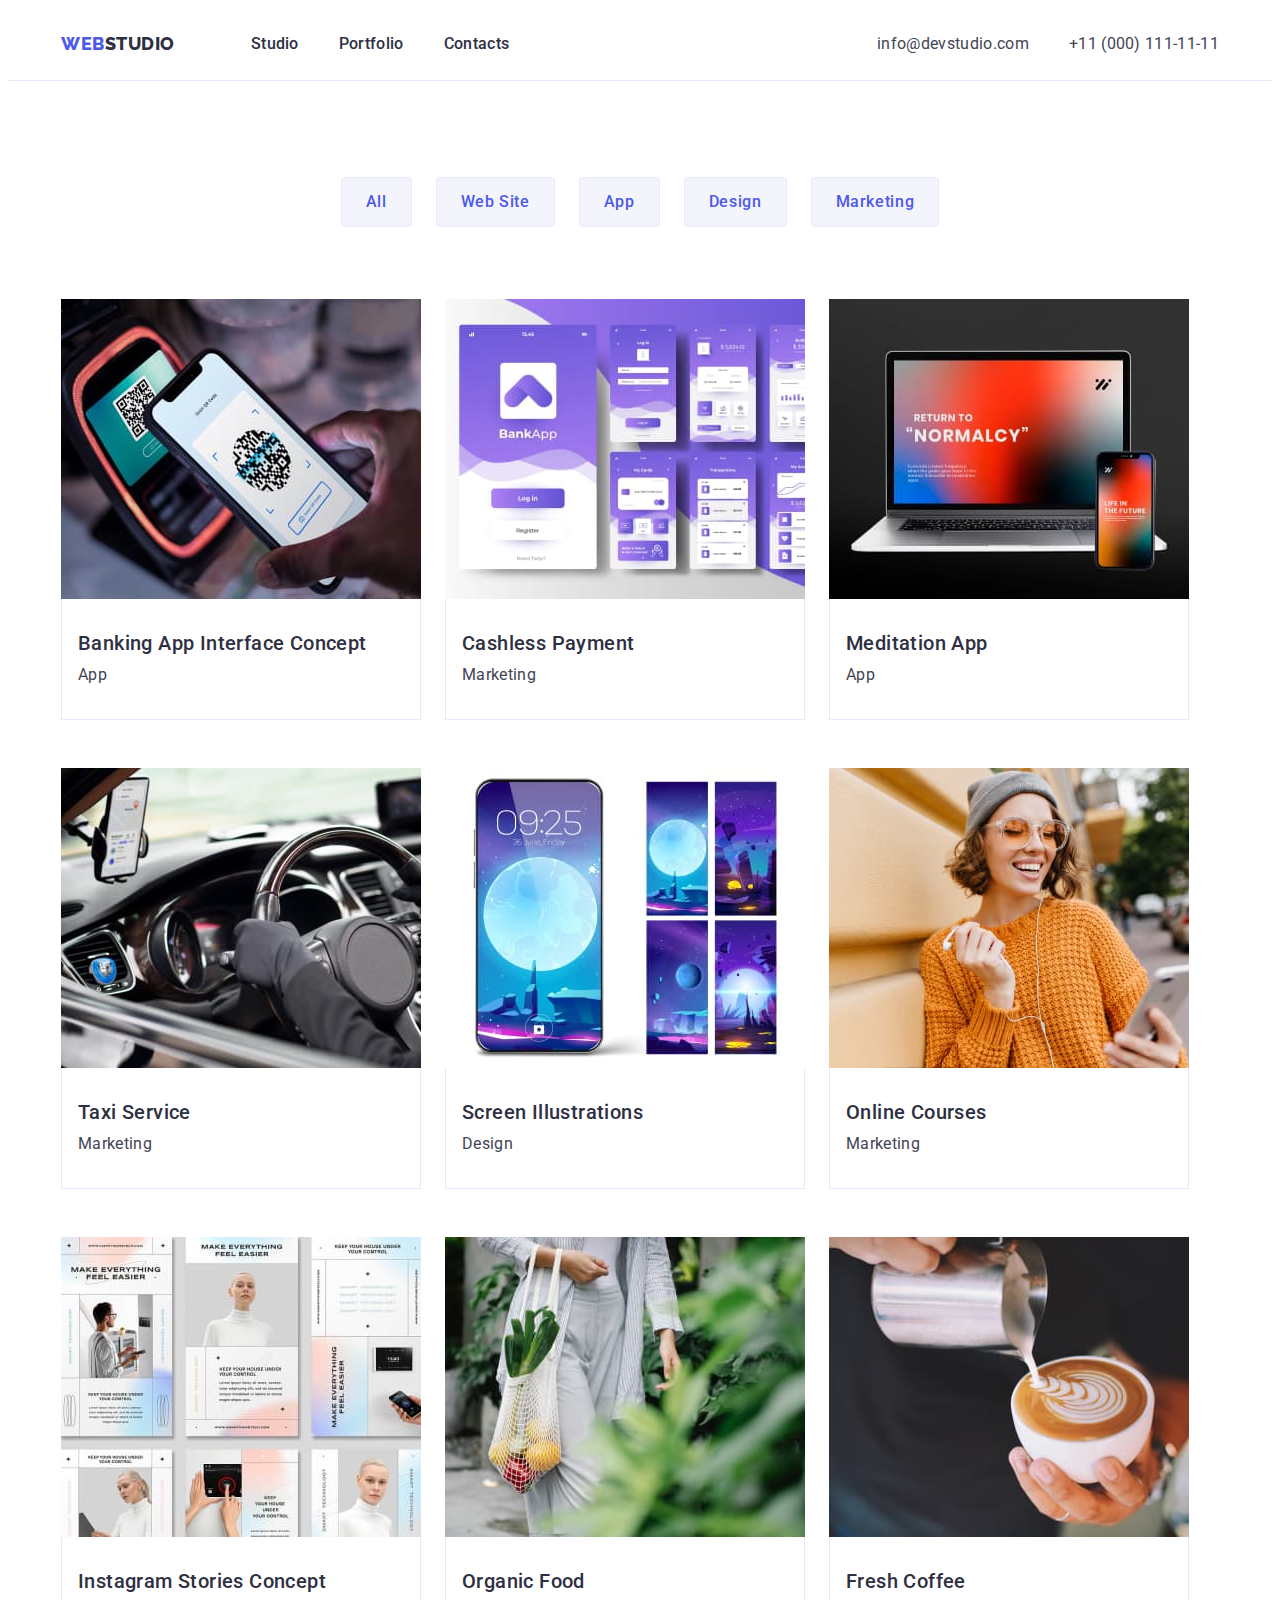
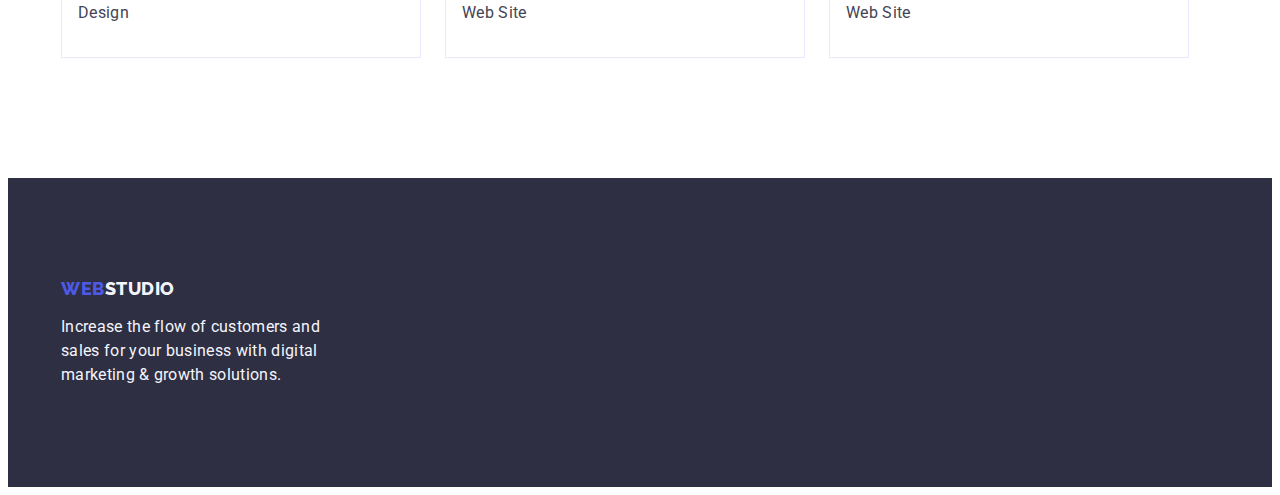
==== portfolio.html @ a62cd42a "Initial commit" ====
<!DOCTYPE html>
<html lang="en">
  <head>
    <meta charset="UTF-8" />
    <meta http-equiv="X-UA-Compatible" content="IE=edge" />
    <meta name="viewport" content="width=device-width, initial-scale=1.0" />
    <title>Portfolio</title>
    <link rel="preconnect" href="https://fonts.googleapis.com" />
    <link rel="preconnect" href="https://fonts.gstatic.com" crossorigin />
    <link
      href="https://fonts.googleapis.com/css2?family=Raleway:wght@800&family=Roboto:wght@400;500;700;900&display=swap"
      rel="stylesheet"
    />
    <link
      rel="stylesheet"
      href="https://cdnjs.cloudflare.com/ajax/libs/modern-normalize/1.1.0/modern-normalize.min.css"
      integrity="sha512-wpPYUAdjBVSE4KJnH1VR1HeZfpl1ub8YT/NKx4PuQ5NmX2tKuGu6U/JRp5y+Y8XG2tV+wKQpNHVUX03MfMFn9Q=="
      crossorigin="anonymous"
      referrerpolicy="no-referrer"
    />
    <link rel="stylesheet" href="./css/styles.css" />
  </head>
  <body>
    <header class="page-header">
      <div class="container header-container">
        <nav class="page-nav">
          <a class="logo link" href="./index.html"
            >Web<span class="second-part-logo-header">Studio</span></a
          >
          <ul class="list menu-header">
            <li><a class="menu-link link" href="./index.html">Studio</a></li>
            <li>
              <a class="menu-link link" href="./portfolio.html">Portfolio</a>
            </li>
            <li><a class="menu-link link" href="">Contacts</a></li>
          </ul>
        </nav>
        <address class="address">
          <ul class="list contact-list">
            <li>
              <a class="contacts link mail" href="mailto:info@devstudio.com"
                >info@devstudio.com</a
              >
            </li>
            <li>
              <a class="contacts link" href="tel:+110001111111"
                >+11 (000) 111-11-11</a
              >
            </li>
          </ul>
        </address>
      </div>
    </header>
    <main>
      <section class="portfolio-section">
        <div class="container">
          <h1 class="hidden-title">Portfolio</h1>
          <ul class="list list-btn">
            <li class="list">
              <button type="button" class="main-button">All</button>
            </li>
            <li class="list">
              <button type="button" class="main-button">Web Site</button>
            </li>
            <li class="list">
              <button type="button" class="main-button">App</button>
            </li>
            <li class="list">
              <button type="button" class="main-button">Design</button>
            </li>
            <li class="list">
              <button type="button" class="main-button">Marketing</button>
            </li>
          </ul>
          <ul class="list link-list">
            <li class="list">
              <a class="link" href="">
                <img src="./images/section-1-image-1.jpg" alt="image" />
                <div class="link-list-container">
                  <h2 class="tittle-link">Banking App Interface Concept</h2>
                  <p class="paragraph-link">App</p>
                </div>
              </a>
            </li>
            <li class="list">
              <a class="link" href=""
                ><img src="./images/section-1-image-2.jpg" alt="image" />
                <div class="link-list-container">
                  <h2 class="tittle-link">Cashless Payment</h2>
                  <p class="paragraph-link">Marketing</p>
                </div></a
              >
            </li>
            <li class="list">
              <a class="link" href=""
                ><img src="./images/section-1-image-3.jpg" alt="image" />
                <div class="link-list-container">
                  <h2 class="tittle-link">Meditation App</h2>
                  <p class="paragraph-link">App</p>
                </div>
              </a>
            </li>
            <li class="list">
              <a class="link" href=""
                ><img src="./images/section-2-image-1.jpg" alt="image" />
                <div class="link-list-container">
                  <h2 class="tittle-link">Taxi Service</h2>
                  <p class="paragraph-link">Marketing</p>
                </div></a
              >
            </li>
            <li class="list">
              <a class="link" href=""
                ><img src="./images/section-2-image-2.jpg" alt="image" />
                <div class="link-list-container">
                  <h2 class="tittle-link">Screen Illustrations</h2>
                  <p class="paragraph-link">Design</p>
                </div></a
              >
            </li>
            <li class="list">
              <a class="link" href=""
                ><img src="./images/section-2-image-3.jpg" alt="image" />
                <div class="link-list-container">
                  <h2 class="tittle-link">Online Courses</h2>
                  <p class="paragraph-link">Marketing</p>
                </div></a
              >
            </li>
            <li class="list">
              <a class="link" href=""
                ><img src="./images/section-3-image-1.jpg" alt="image" />
                <div class="link-list-container">
                  <h2 class="tittle-link">Instagram Stories Concept</h2>
                  <p class="paragraph-link">Design</p>
                </div></a
              >
            </li>
            <li class="list">
              <a class="link" href=""
                ><img src="./images/section-3-image-2.jpg" alt="image" />
                <div class="link-list-container">
                  <h2 class="tittle-link">Organic Food</h2>
                  <p class="paragraph-link">Web Site</p>
                </div></a
              >
            </li>
            <li class="list">
              <a class="link" href=""
                ><img src="./images/section-3-image-3.jpg" alt="image" />
                <div class="link-list-container">
                  <h2 class="tittle-link">Fresh Coffee</h2>
                  <p class="paragraph-link">Web Site</p>
                </div></a
              >
            </li>
          </ul>
        </div>
      </section>
    </main>
    <footer class="page-footer">
      <div class="container">
        <a class="logo-footer link" href="./index.html"
          >Web<span class="second-part-logo-footer">Studio</span></a
        >
        <p class="text-footer">
          Increase the flow of customers and sales for your business with
          digital marketing & growth solutions.
        </p>
      </div>
    </footer>
  </body>
</html>
---- css/styles.css ----
:root {
  --main-font-family: "Roboto", sans-serif;
  --second-font-famyli: "Raleway", sans-serif;
  --main-color: #2e2f42;
  --secondary-color: #404bbf;
  --btn-hover-focus-title-color: #ffffff;
  --text-second-part-logo-footer-color: #f4f4fd;
  --logo-main-button-color: #4d5ae5;
  --body-color: #434455;
  --main-button-border-color: #e7e9fc;
}
button {
  cursor: pointer;
}
.list {
  list-style: none;
}
.link {
  text-decoration: none;
}
h1,
h2,
h3,
h4,
h5,
h6,
p {
  margin-top: 0;
  margin-bottom: 0;
}
ul,
ol {
  margin-top: 0;
  margin-bottom: 0;
  padding-left: 0;
}
img {
  display: block;
}
.menu-link {
  font-family: var(--main-font-family);
  font-weight: 500;
  font-size: 16px;
  line-height: 1.5;
  letter-spacing: 0.02em;
  display: block;
  padding-top: 24px;
  padding-bottom: 24px;

  color: var(--main-color);
}

.contacts {
  font-family: var(--main-font-family);
  font-weight: 400;
  font-size: 16px;
  line-height: 1.5;
  letter-spacing: 0.02em;

  color: var(--body-color);
}
.contacts:hover,
.contacts:focus {
  color: var(--secondary-color);
}
.text-footer {
  font-family: var(--main-font-family);
  font-weight: 400;
  font-size: 16px;
  line-height: 1.5;
  letter-spacing: 0.02em;
  width: 264px;

  color: var(--text-second-part-logo-footer-color);
}
.page-title {
  font-family: var(--main-font-family);
  font-weight: 700;
  font-size: 56px;
  line-height: 1.07;
  letter-spacing: 0.02em;
  background-color: #2e2f42;
  text-align: center;
  max-width: 496px;
  margin-left: auto;
  margin-right: auto;
  margin-bottom: 48px;
  color: var(--btn-hover-focus-title-color);
}
.subtitle {
  font-family: var(--main-font-family);
  font-weight: 500;
  font-size: 20px;
  line-height: 1.2;
  letter-spacing: 0.02em;
  margin-bottom: 8px;

  color: var(--main-color);
}
.description {
  font-family: var(--main-font-family);
  font-weight: 400;
  font-size: 16px;
  line-height: 1.5;
  letter-spacing: 0.02em;

  color: var(--body-color);
}
.section-title {
  font-family: var(--main-font-family);
  font-weight: 700;
  font-size: 36px;
  line-height: 1.11;
  letter-spacing: 0.02em;
  text-transform: capitalize;
  text-align: center;
  margin-bottom: 72px;
  color: var(--main-color);
}
.center-subtitle {
  font-family: var(--main-font-family);
  font-weight: 500;
  font-size: 20px;
  line-height: 1.2;
  letter-spacing: 0.02em;
  margin-bottom: 8px;
  text-align: center;
  color: var(--main-color);
}
.center-description {
  font-family: var(--main-font-family);
  font-weight: 400;
  font-size: 16px;
  line-height: 1.5;
  letter-spacing: 0.02em;
  text-align: center;

  color: var(--body-color);
}
.logo {
  font-family: var(--second-font-famyli);
  font-weight: 800;
  font-size: 18px;
  line-height: 1.17;
  letter-spacing: 0.03em;
  text-transform: uppercase;
  margin-right: 76px;

  color: var(--logo-main-button-color);
}
.last-section {
  background-color: #f4f4fd;
  padding-top: 120px;
  padding-bottom: 120px;
}
.first-item {
  background-color: #ffffff;
  border-top-left-radius: 0px;
  border-top-right-radius: 0px;
  border-top-right-radius: 4px;
  border-bottom-left-radius: 4px;
}
.page-footer {
  background-color: #2e2f42;
}
.second-part-logo-footer {
  color: var(--text-second-part-logo-footer-color);
}
.second-part-logo-header {
  color: var(--main-color);
}
body {
  color: var(--body-color);
  background-color: #ffffff;
}
.address {
  font-style: normal;
}
.hidden-title {
  position: absolute;
  white-space: nowrap;
  width: 1px;
  height: 1px;
  overflow: hidden;
  border: 0;
  padding: 0;
  clip: rect(0 0 0 0);
  clip-path: inset(50%);
  margin: -1px;
}
.first-section {
  background-color: #2e2f42;
  padding-top: 188px;
  padding-bottom: 188px;
}

.order-btn {
  font-family: var(--main-font-family);
  font-weight: 500;
  font-size: 16px;
  line-height: 1.5;
  letter-spacing: 0.04em;
  background-color: #4d5ae5;
  padding: 16px 32px;
  box-shadow: 0px 4px 4px rgba(0, 0, 0, 0.15);
  border-radius: 4px;
  display: block;
  height: 56px;
  border: none;
  margin-left: auto;
  margin-right: auto;
  min-width: 169px;
  color: var(--btn-hover-focus-title-color);
}
.order-btn:hover {
  color: var(--btn-hover-focus-title-color);
  background-color: #404bbf;
}
.order-btn:focus {
  color: var(--btn-hover-focus-title-color);
  background-color: #404bbf;
}
.tittle-link {
  font-family: var(--main-font-family);
  font-weight: 500;
  font-size: 20px;
  line-height: 1.2;
  letter-spacing: 0.02em;
  margin-bottom: 8px;

  color: var(--main-color);
}
.paragraph-link {
  font-family: var(--main-font-family);
  font-weight: 400;
  font-size: 16px;
  line-height: 1.5;
  letter-spacing: 0.02em;

  color: var(--body-color);
}
.main-button {
  font-family: var(--main-font-family);
  font-size: 16px;
  font-weight: 500;
  line-height: 1.5;
  letter-spacing: 0.04em;
  border-radius: 4px;
  border: 1px solid var(--main-button-border-color);
  align-items: center;
  padding: 12px 24px;

  color: var(--logo-main-button-color);
  background-color: #f4f4fd;
}
.main-button:hover {
  color: var(--btn-hover-focus-title-color);
  background-color: #404bbf;
  border: 1px solid transparent;
}
.main-button:focus {
  color: var(--btn-hover-focus-title-color);
  background-color: #404bbf;
  border: 1px solid transparent;
}
.address {
  font-style: normal;
  margin-left: auto;
}
.header-container {
  display: flex;
  align-items: center;
}

.page-nav {
  display: flex;
  align-items: center;
}

.menu-header {
  display: flex;
  align-items: center;
  gap: 40px;
}

.contact-list {
  display: flex;
  align-items: center;
  gap: 40px;
}

.container {
  width: 1158px;
  margin-left: auto;
  margin-right: auto;
  padding-left: 15px;
  padding-right: 15px;
}

.page-header {
  border-bottom: 1px solid #e7e9fc;
}

.second-section-list {
  display: flex;
  gap: 24px;
}

.second-section {
  padding-top: 120px;
  padding-bottom: 120px;
}

.third-section {
  padding-bottom: 120px;
}
.third-section-list {
  display: flex;
  gap: 24px;
  flex-basis: calc((100% - 24px) / 3);
}

.last-section {
  padding-top: 120px;
  padding-bottom: 120px;
}

.last-section-title {
  font-family: var(--main-font-family);
  font-weight: 700;
  font-size: 36px;
  line-height: 1.11;
  letter-spacing: 0.02em;
  text-transform: capitalize;
  text-align: center;
  margin-bottom: 72px;
  color: var(--main-color);
}

.last-section-list {
  display: flex;
  gap: 24px;
  flex-basis: calc((100% - 24px) / 3);
}

.page-footer {
  padding-top: 100px;
  padding-bottom: 100px;
}
.employees-list-text-content {
  padding-top: 32px;
  padding-bottom: 32px;
  padding-left: 16px;
  padding-right: 16px;
}

.list-btn {
  display: flex;
  gap: 24px;
  justify-content: center;
  margin-bottom: 72px;
}

.link-list {
  display: flex;
  flex-wrap: wrap;
  gap: 48px;
  column-gap: 24px;
}

.link-list-container {
  border: 1px solid #e7e9fc;
  border-top: none;
  padding-top: 32px;
  padding-bottom: 32px;
  padding-left: 16px;
  padding-right: 16px;
}

.portfolio-section {
  padding-top: 96px;
  padding-bottom: 120px;
}

.logo-footer {
  font-family: var(--second-font-famyli);
  font-weight: 800;
  font-size: 18px;
  line-height: 1.17;
  letter-spacing: 0.03em;
  text-transform: uppercase;
  display: inline-block;
  margin-bottom: 16px;
  color: var(--logo-main-button-color);
}

.item-second-section-list {
  flex-basis: calc((100% - 72px) / 4);
}

.first-item {
  border-radius: 0px 0px 4px 4px;
}
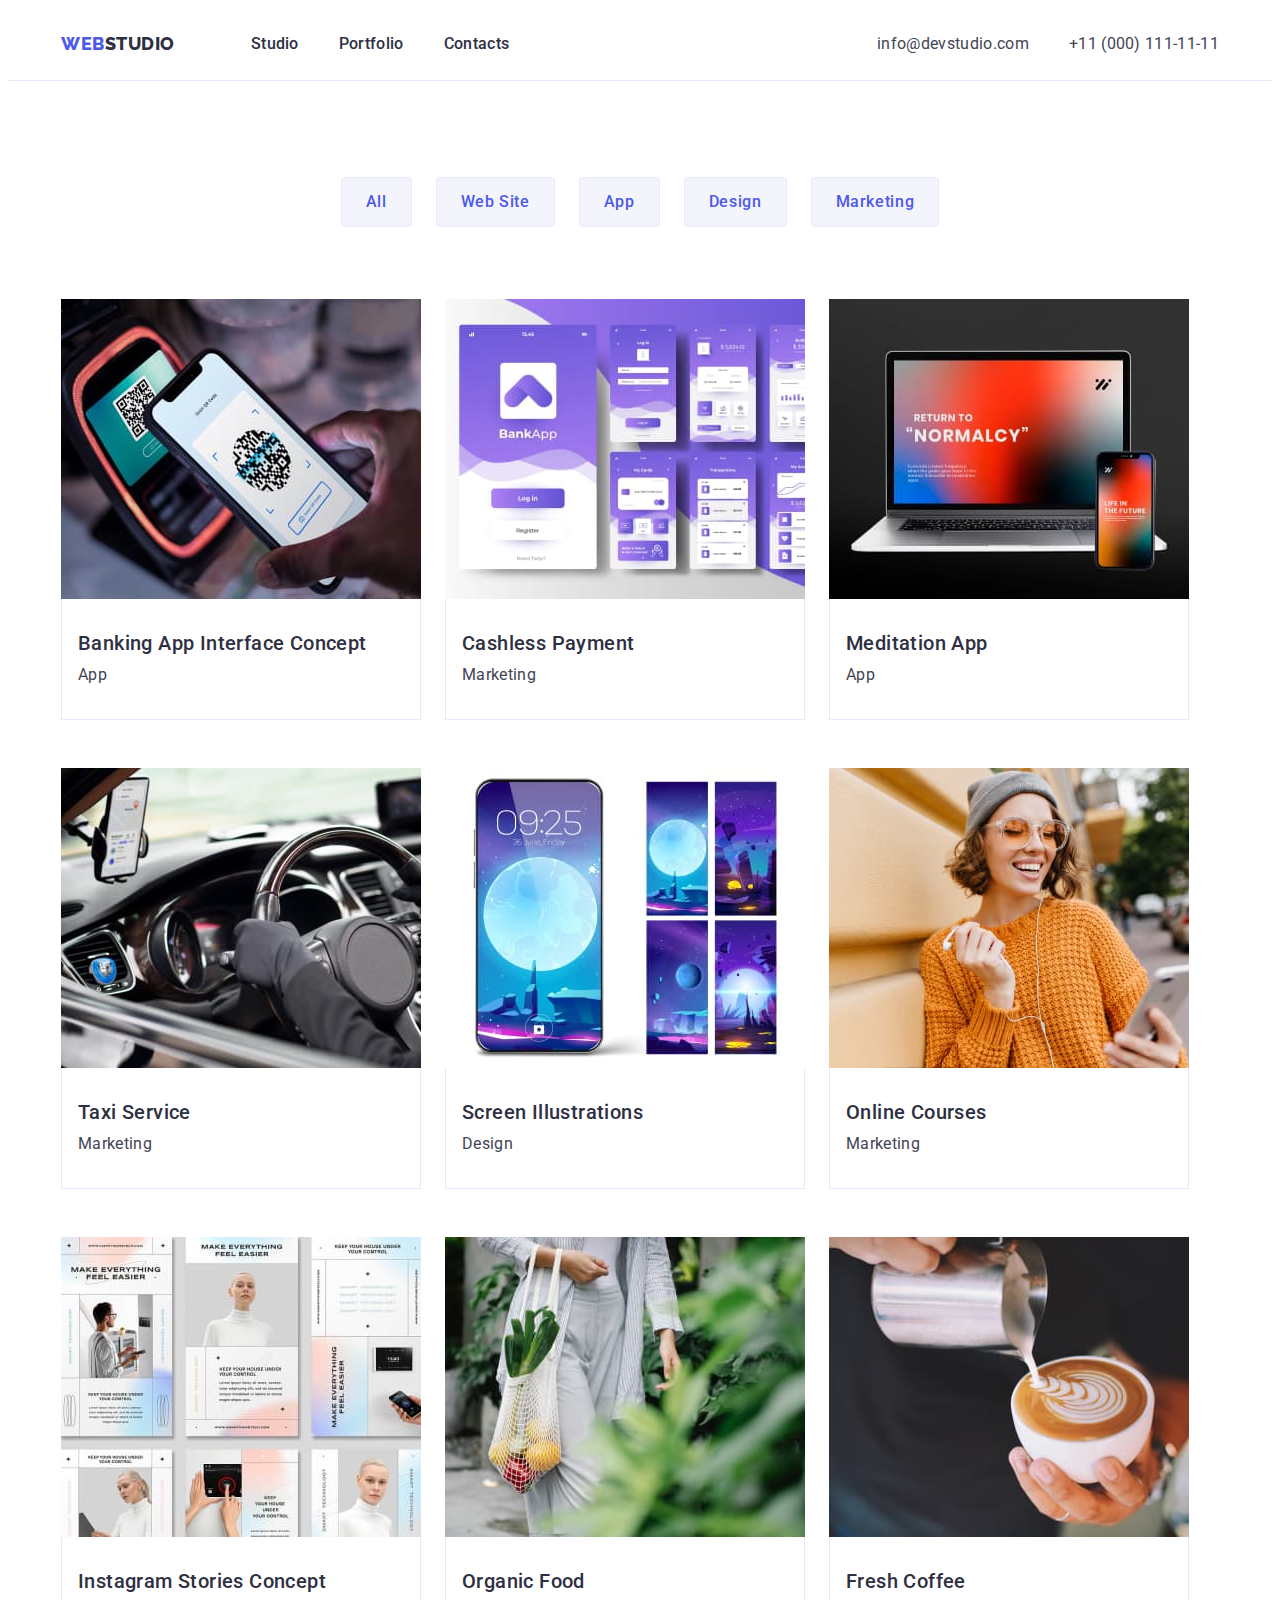
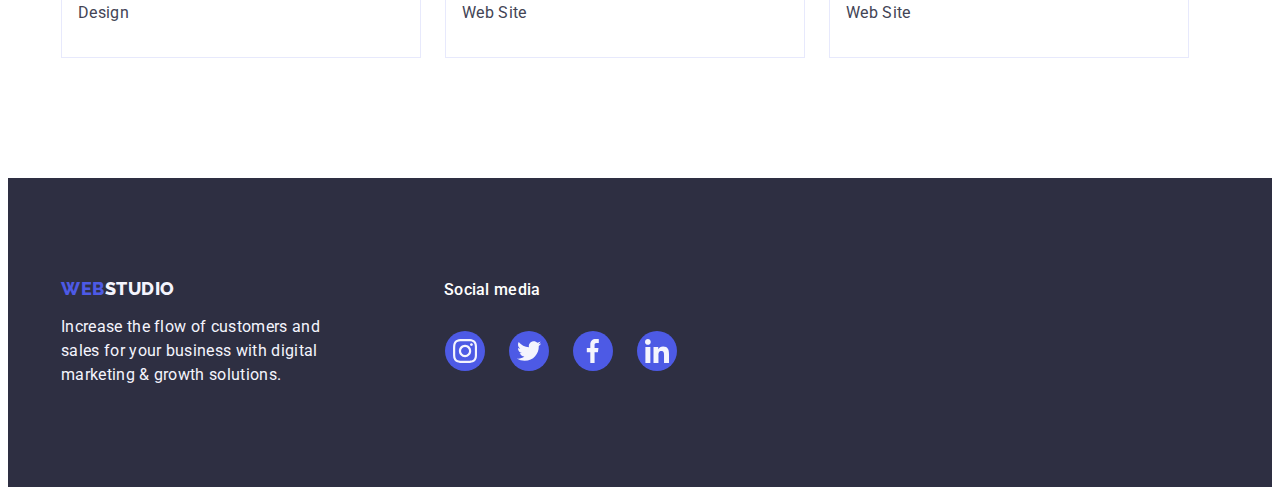
==== commit 46690a4c: "hw4" ====
--- a/portfolio.html
+++ b/portfolio.html
@@ -73,7 +73,7 @@
             </li>
           </ul>
           <ul class="list link-list">
-            <li class="list">
+            <li class="list list-shadow">
               <a class="link" href="">
                 <img src="./images/section-1-image-1.jpg" alt="image" />
                 <div class="link-list-container">
@@ -82,7 +82,7 @@
                 </div>
               </a>
             </li>
-            <li class="list">
+            <li class="list list-shadow">
               <a class="link" href=""
                 ><img src="./images/section-1-image-2.jpg" alt="image" />
                 <div class="link-list-container">
@@ -91,7 +91,7 @@
                 </div></a
               >
             </li>
-            <li class="list">
+            <li class="list list-shadow">
               <a class="link" href=""
                 ><img src="./images/section-1-image-3.jpg" alt="image" />
                 <div class="link-list-container">
@@ -100,7 +100,7 @@
                 </div>
               </a>
             </li>
-            <li class="list">
+            <li class="list list-shadow">
               <a class="link" href=""
                 ><img src="./images/section-2-image-1.jpg" alt="image" />
                 <div class="link-list-container">
@@ -109,7 +109,7 @@
                 </div></a
               >
             </li>
-            <li class="list">
+            <li class="list list-shadow">
               <a class="link" href=""
                 ><img src="./images/section-2-image-2.jpg" alt="image" />
                 <div class="link-list-container">
@@ -118,7 +118,7 @@
                 </div></a
               >
             </li>
-            <li class="list">
+            <li class="list list-shadow">
               <a class="link" href=""
                 ><img src="./images/section-2-image-3.jpg" alt="image" />
                 <div class="link-list-container">
@@ -127,7 +127,7 @@
                 </div></a
               >
             </li>
-            <li class="list">
+            <li class="list list-shadow">
               <a class="link" href=""
                 ><img src="./images/section-3-image-1.jpg" alt="image" />
                 <div class="link-list-container">
@@ -136,7 +136,7 @@
                 </div></a
               >
             </li>
-            <li class="list">
+            <li class="list list-shadow">
               <a class="link" href=""
                 ><img src="./images/section-3-image-2.jpg" alt="image" />
                 <div class="link-list-container">
@@ -145,7 +145,7 @@
                 </div></a
               >
             </li>
-            <li class="list">
+            <li class="list list-shadow">
               <a class="link" href=""
                 ><img src="./images/section-3-image-3.jpg" alt="image" />
                 <div class="link-list-container">
@@ -160,13 +160,45 @@
     </main>
     <footer class="page-footer">
       <div class="container">
-        <a class="logo-footer link" href="./index.html"
+        <div class="footer-container"><a class="logo-footer link" href="./index.html"
           >Web<span class="second-part-logo-footer">Studio</span></a
         >
-        <p class="text-footer">
+        <p class="social-media-text-footer">Social media</p>
+      </div>
+        <div class="footer-social-media"><p class="text-footer">
           Increase the flow of customers and sales for your business with
           digital marketing & growth solutions.
         </p>
+        <ul class="social-list-footer list">
+          <li class="social-list-item">
+            <a href="" class="social-list-link">
+              <svg class="social-list-icon" width="24" height="24">
+                <use href="./images/sprite.svg#icon-instagram"></use>
+              </svg>
+            </a>
+          </li>
+          <li class="social-list-item">
+            <a href="" class="social-list-link">
+              <svg class="social-list-icon" width="24" height="24">
+                <use href="./images/sprite.svg#icon-twitter"></use>
+              </svg>
+            </a>
+          </li>
+          <li class="social-list-item">
+            <a href="" class="social-list-link">
+              <svg class="social-list-icon" width="24" height="24">
+                <use href="./images/sprite.svg#icon-facebook"></use>
+              </svg>
+            </a>
+          </li>
+          <li class="social-list-item">
+            <a href="" class="social-list-link">
+              <svg class="social-list-icon" width="24" height="24">
+                <use href="./images/sprite.svg#icon-linkedin"></use>
+              </svg>
+            </a>
+          </li>
+        </ul></div>
       </div>
     </footer>
   </body>
--- a/css/styles.css
+++ b/css/styles.css
@@ -37,105 +37,10 @@
 img {
   display: block;
 }
-.menu-link {
-  font-family: var(--main-font-family);
-  font-weight: 500;
-  font-size: 16px;
-  line-height: 1.5;
-  letter-spacing: 0.02em;
-  display: block;
-  padding-top: 24px;
-  padding-bottom: 24px;
-
-  color: var(--main-color);
-}
-
-.contacts {
-  font-family: var(--main-font-family);
-  font-weight: 400;
-  font-size: 16px;
-  line-height: 1.5;
-  letter-spacing: 0.02em;
-
-  color: var(--body-color);
-}
-.contacts:hover,
-.contacts:focus {
-  color: var(--secondary-color);
-}
-.text-footer {
-  font-family: var(--main-font-family);
-  font-weight: 400;
-  font-size: 16px;
-  line-height: 1.5;
-  letter-spacing: 0.02em;
-  width: 264px;
-
-  color: var(--text-second-part-logo-footer-color);
-}
-.page-title {
-  font-family: var(--main-font-family);
-  font-weight: 700;
-  font-size: 56px;
-  line-height: 1.07;
-  letter-spacing: 0.02em;
-  background-color: #2e2f42;
-  text-align: center;
-  max-width: 496px;
-  margin-left: auto;
-  margin-right: auto;
-  margin-bottom: 48px;
-  color: var(--btn-hover-focus-title-color);
-}
-.subtitle {
-  font-family: var(--main-font-family);
-  font-weight: 500;
-  font-size: 20px;
-  line-height: 1.2;
-  letter-spacing: 0.02em;
-  margin-bottom: 8px;
-
-  color: var(--main-color);
-}
-.description {
-  font-family: var(--main-font-family);
-  font-weight: 400;
-  font-size: 16px;
-  line-height: 1.5;
-  letter-spacing: 0.02em;
-
-  color: var(--body-color);
-}
-.section-title {
-  font-family: var(--main-font-family);
-  font-weight: 700;
-  font-size: 36px;
-  line-height: 1.11;
-  letter-spacing: 0.02em;
-  text-transform: capitalize;
-  text-align: center;
-  margin-bottom: 72px;
-  color: var(--main-color);
-}
-.center-subtitle {
-  font-family: var(--main-font-family);
-  font-weight: 500;
-  font-size: 20px;
-  line-height: 1.2;
-  letter-spacing: 0.02em;
-  margin-bottom: 8px;
-  text-align: center;
-  color: var(--main-color);
-}
-.center-description {
-  font-family: var(--main-font-family);
-  font-weight: 400;
-  font-size: 16px;
-  line-height: 1.5;
-  letter-spacing: 0.02em;
-  text-align: center;
-
-  color: var(--body-color);
+
+.header-container {
+  display: flex;
+  align-items: center;
 }
 .logo {
   font-family: var(--second-font-famyli);
@@ -148,7 +53,111 @@
 
   color: var(--logo-main-button-color);
 }
-.last-section {
+.menu-header {
+  display: flex;
+  align-items: center;
+  gap: 40px;
+}
+.page-header {
+  border-bottom: 1px solid #e7e9fc;
+}
+.menu-link {
+  font-family: var(--main-font-family);
+  font-weight: 500;
+  font-size: 16px;
+  line-height: 1.5;
+  letter-spacing: 0.02em;
+  display: block;
+  padding-top: 24px;
+  padding-bottom: 24px;
+
+  color: var(--main-color);
+}
+
+.address {
+  font-style: normal;
+  margin-left: auto;
+}
+.contacts {
+  font-family: var(--main-font-family);
+  font-weight: 400;
+  font-size: 16px;
+  line-height: 1.5;
+  letter-spacing: 0.02em;
+
+  color: var(--body-color);
+}
+.contacts:hover,
+.contacts:focus {
+  color: var(--secondary-color);
+}
+
+.page-title {
+  font-family: var(--main-font-family);
+  font-weight: 700;
+  font-size: 56px;
+  line-height: 1.07;
+  letter-spacing: 0.02em;
+  text-align: center;
+  max-width: 496px;
+  margin-left: auto;
+  margin-right: auto;
+  margin-bottom: 48px;
+
+  color: var(--btn-hover-focus-title-color);
+}
+.subtitle {
+  font-family: var(--main-font-family);
+  font-weight: 500;
+  font-size: 20px;
+  line-height: 1.2;
+  letter-spacing: 0.02em;
+  margin-bottom: 8px;
+
+  color: var(--main-color);
+}
+.description {
+  font-family: var(--main-font-family);
+  font-weight: 400;
+  font-size: 16px;
+  line-height: 1.5;
+  letter-spacing: 0.02em;
+
+  color: var(--body-color);
+}
+.section-title {
+  font-family: var(--main-font-family);
+  font-weight: 700;
+  font-size: 36px;
+  line-height: 1.11;
+  letter-spacing: 0.02em;
+  text-transform: capitalize;
+  text-align: center;
+  margin-bottom: 72px;
+  color: var(--main-color);
+}
+.center-subtitle {
+  font-family: var(--main-font-family);
+  font-weight: 500;
+  font-size: 20px;
+  line-height: 1.2;
+  letter-spacing: 0.02em;
+  margin-bottom: 8px;
+  text-align: center;
+  color: var(--main-color);
+}
+.center-description {
+  font-family: var(--main-font-family);
+  font-weight: 400;
+  font-size: 16px;
+  line-height: 1.5;
+  letter-spacing: 0.02em;
+  text-align: center;
+
+  color: var(--body-color);
+}
+
+.fourth-section {
   background-color: #f4f4fd;
   padding-top: 120px;
   padding-bottom: 120px;
@@ -160,9 +169,7 @@
   border-top-right-radius: 4px;
   border-bottom-left-radius: 4px;
 }
-.page-footer {
-  background-color: #2e2f42;
-}
+
 .second-part-logo-footer {
   color: var(--text-second-part-logo-footer-color);
 }
@@ -173,9 +180,7 @@
   color: var(--body-color);
   background-color: #ffffff;
 }
-.address {
-  font-style: normal;
-}
+
 .hidden-title {
   position: absolute;
   white-space: nowrap;
@@ -192,6 +197,11 @@
   background-color: #2e2f42;
   padding-top: 188px;
   padding-bottom: 188px;
+ background-image: linear-gradient(rgba(46, 47, 66, 0.7),rgba(46, 47, 66, 0.7)), 
+ url('../images/people-office.jpg');
+ background-size: cover;
+
+ 
 }
 
 .order-btn {
@@ -218,7 +228,7 @@
 }
 .order-btn:focus {
   color: var(--btn-hover-focus-title-color);
-  background-color: #404bbf;
+  background-color: var(--secondary-color)
 }
 .tittle-link {
   font-family: var(--main-font-family);
@@ -257,30 +267,23 @@
   color: var(--btn-hover-focus-title-color);
   background-color: #404bbf;
   border: 1px solid transparent;
+  box-shadow: 0px 3px 1px rgba(0, 0, 0, 0.1), 0px 2px 1px rgba(0, 0, 0, 0.08), 0px 2px 2px rgba(0, 0, 0, 0.12);
+border-radius: 4px;
 }
 .main-button:focus {
   color: var(--btn-hover-focus-title-color);
   background-color: #404bbf;
   border: 1px solid transparent;
-}
-.address {
-  font-style: normal;
-  margin-left: auto;
-}
-.header-container {
-  display: flex;
-  align-items: center;
-}
-
+  box-shadow: 0px 3px 1px rgba(0, 0, 0, 0.1), 0px 2px 1px rgba(0, 0, 0, 0.08), 0px 2px 2px rgba(0, 0, 0, 0.12);
+border-radius: 4px;
+}
+
+.list-shadow:hover{
+  box-shadow: 0px 1px 6px rgba(46, 47, 66, 0.08), 0px 1px 1px rgba(46, 47, 66, 0.16), 0px 2px 1px rgba(46, 47, 66, 0.08);
+}
 .page-nav {
   display: flex;
   align-items: center;
-}
-
-.menu-header {
-  display: flex;
-  align-items: center;
-  gap: 40px;
 }
 
 .contact-list {
@@ -297,10 +300,6 @@
   padding-right: 15px;
 }
 
-.page-header {
-  border-bottom: 1px solid #e7e9fc;
-}
-
 .second-section-list {
   display: flex;
   gap: 24px;
@@ -320,12 +319,12 @@
   flex-basis: calc((100% - 24px) / 3);
 }
 
-.last-section {
+.fourth-section {
   padding-top: 120px;
   padding-bottom: 120px;
 }
 
-.last-section-title {
+.fourth-section-title {
   font-family: var(--main-font-family);
   font-weight: 700;
   font-size: 36px;
@@ -337,16 +336,12 @@
   color: var(--main-color);
 }
 
-.last-section-list {
+.fourth-section-list {
   display: flex;
   gap: 24px;
   flex-basis: calc((100% - 24px) / 3);
 }
 
-.page-footer {
-  padding-top: 100px;
-  padding-bottom: 100px;
-}
 .employees-list-text-content {
   padding-top: 32px;
   padding-bottom: 32px;
@@ -381,7 +376,25 @@
   padding-top: 96px;
   padding-bottom: 120px;
 }
-
+.social-list{
+  display:flex;
+  margin-top: 8px;
+  gap: 24px;
+ 
+}
+.social-list-link{
+  display: flex;
+  justify-content: center;
+  align-items: center;
+  width: 40px;
+  height: 40px;
+  border-radius: 50%;
+  background-color:var(--logo-main-button-color);
+}
+.social-list-link:hover{
+  background: #404BBF;
+
+}
 .logo-footer {
   font-family: var(--second-font-famyli);
   font-weight: 800;
@@ -396,8 +409,93 @@
 
 .item-second-section-list {
   flex-basis: calc((100% - 72px) / 4);
+  
 }
 
 .first-item {
   border-radius: 0px 0px 4px 4px;
-}
+  box-shadow: 0px 1px 6px rgba(46, 47, 66, 0.08), 0px 1px 1px rgba(46, 47, 66, 0.16), 0px 2px 1px rgba(46, 47, 66, 0.08);
+}
+.fifth-section{
+  padding-top: 120px;
+  padding-bottom: 120px;
+}
+
+.fifth-section-title{
+  font-family: var(--main-font-family);
+font-weight: 700;
+font-size: 36px;
+line-height: 40px;
+text-align: center;
+letter-spacing: 0.02em;
+text-transform: capitalize;
+margin-bottom: 72px;
+
+color: var(--main-color);
+
+}
+.fifth-section-list{
+  display: flex;
+  justify-content:center;
+  align-items: center;
+  gap: 24px;
+}
+.page-footer {
+  background-color: #2e2f42;
+    padding-top: 100px;
+    padding-bottom: 100px;
+  }
+
+.text-footer {
+  font-family: var(--main-font-family);
+  font-weight: 400;
+  font-size: 16px;
+  line-height: 1.5;
+  letter-spacing: 0.02em;
+  width: 264px;
+
+  color: var(--text-second-part-logo-footer-color);
+}
+.social-media-text-footer{
+  font-family: 'Roboto';
+font-style: normal;
+font-weight: 500;
+font-size: 16px;
+line-height: 24px;
+letter-spacing: 0.02em;
+margin-left: 269px;
+color: var(--btn-hover-focus-title-color);
+}
+
+.footer-container{
+  display: flex;
+}
+.footer-social-media{
+display: flex;
+}
+
+.social-list-footer{
+  display:flex;
+  margin-top: 16px;
+  gap: 24px;
+  margin-left: 120px;
+}
+.our-principles-container{
+  display: flex;
+  justify-content: center;
+  align-items: center;
+  width: 264px;
+  height: 112px;
+  background: #F4F4FD;
+border-radius: 4px;
+margin-bottom: 8px;
+}
+.fifth-section-div{
+  display: flex;
+  align-items: center;
+  justify-content: center;
+  width: 168px;
+  height: 88px;
+  border: 1px solid #8E8F99;
+border-radius: 4px;
+}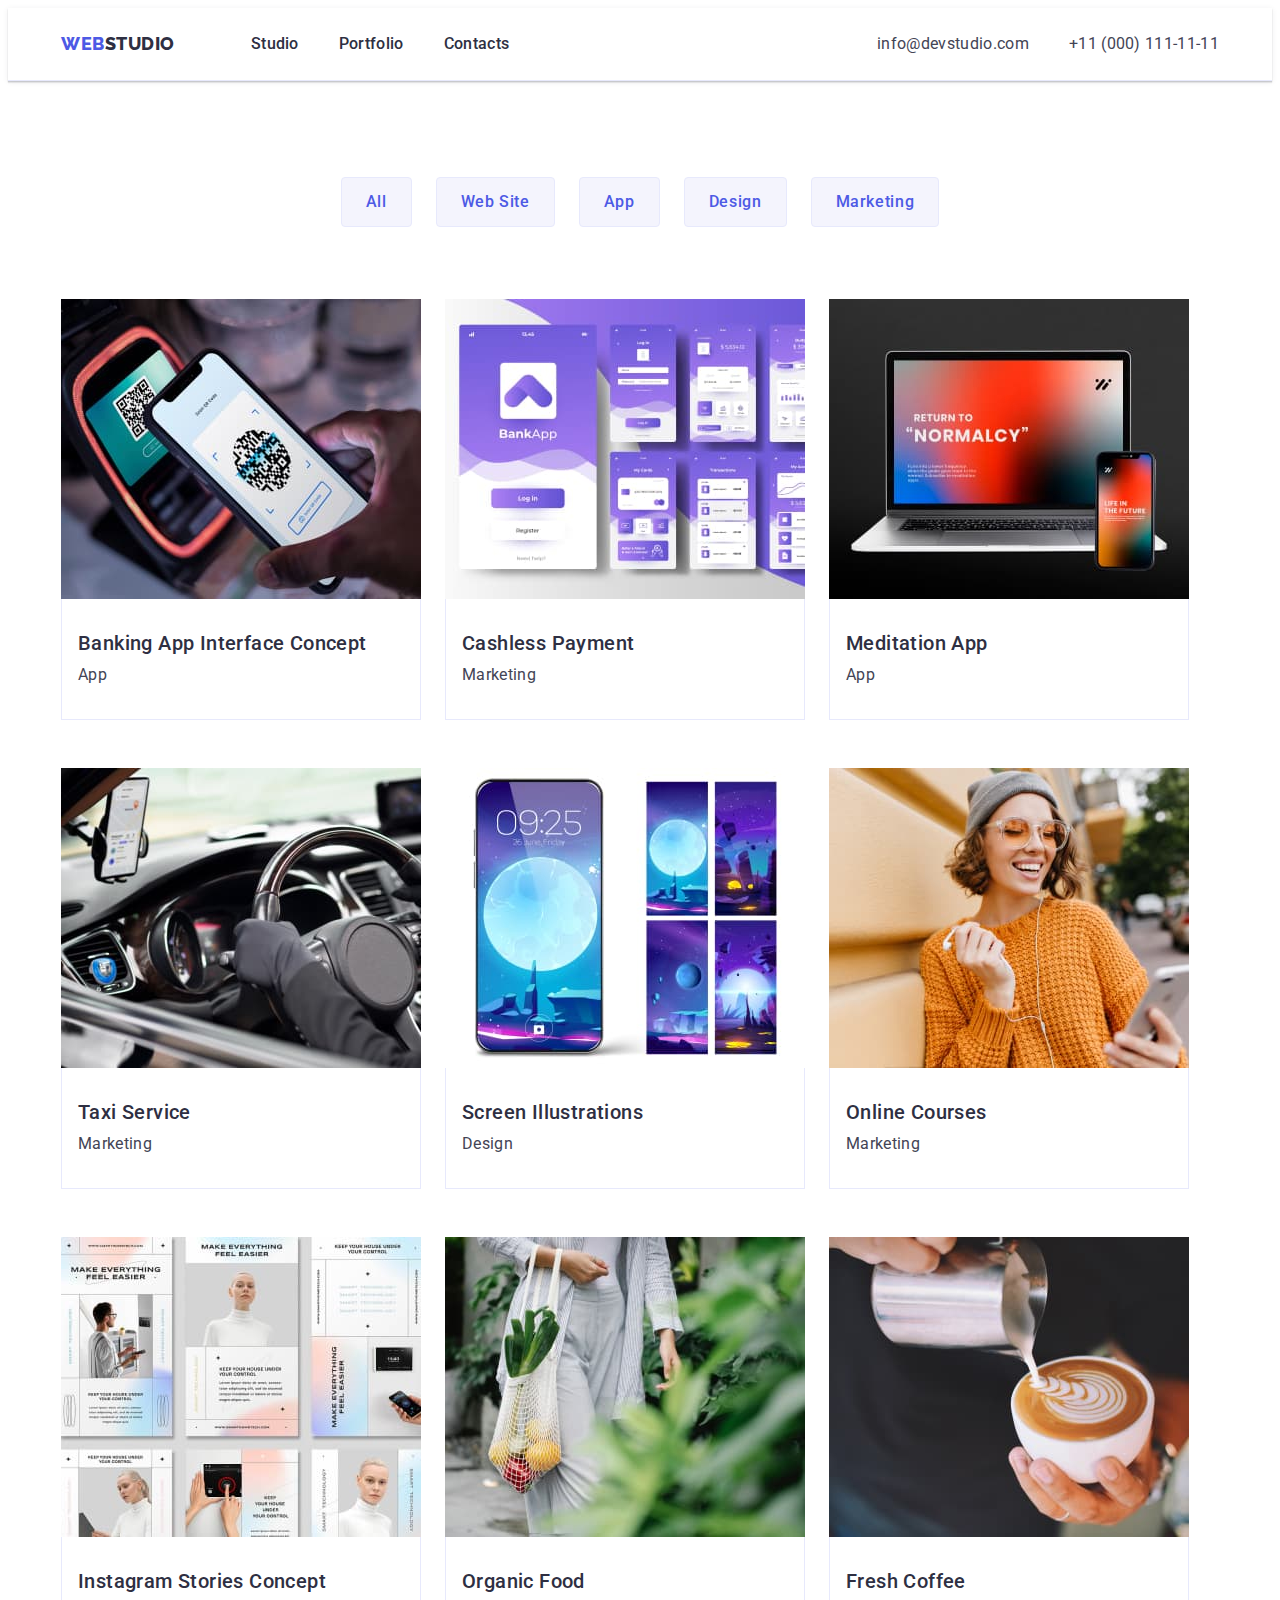
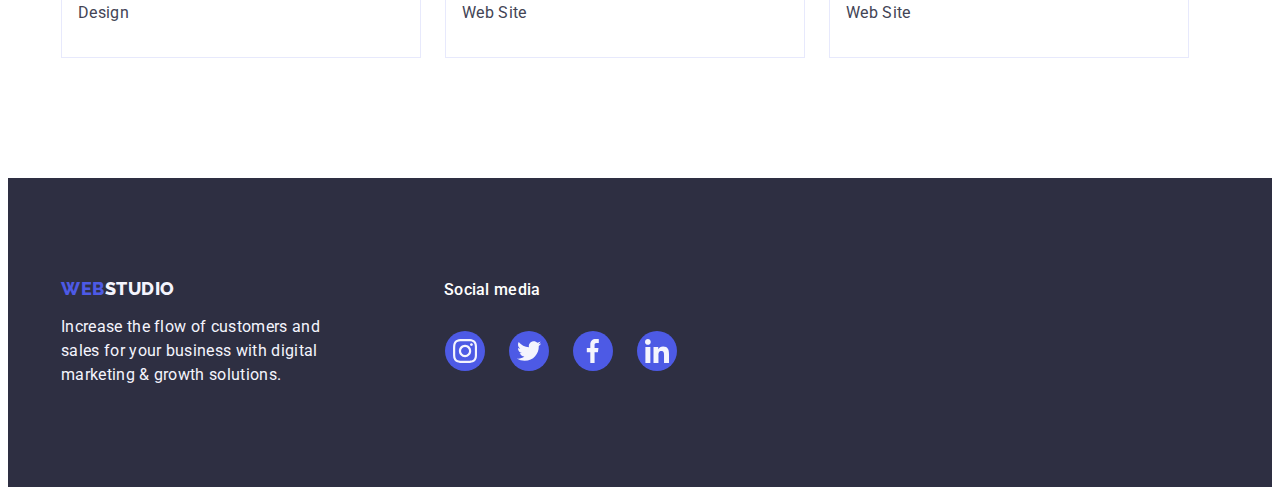
==== commit ad537650: "hw4" ====
--- a/portfolio.html
+++ b/portfolio.html
@@ -74,7 +74,7 @@
           </ul>
           <ul class="list link-list">
             <li class="list list-shadow">
-              <a class="link" href="">
+              <a class="link portfolio-section-link" href="">
                 <img src="./images/section-1-image-1.jpg" alt="image" />
                 <div class="link-list-container">
                   <h2 class="tittle-link">Banking App Interface Concept</h2>
@@ -173,28 +173,28 @@
           <li class="social-list-item">
             <a href="" class="social-list-link">
               <svg class="social-list-icon" width="24" height="24">
-                <use href="./images/sprite.svg#icon-instagram"></use>
-              </svg>
-            </a>
-          </li>
-          <li class="social-list-item">
-            <a href="" class="social-list-link">
-              <svg class="social-list-icon" width="24" height="24">
-                <use href="./images/sprite.svg#icon-twitter"></use>
-              </svg>
-            </a>
-          </li>
-          <li class="social-list-item">
-            <a href="" class="social-list-link">
-              <svg class="social-list-icon" width="24" height="24">
-                <use href="./images/sprite.svg#icon-facebook"></use>
-              </svg>
-            </a>
-          </li>
-          <li class="social-list-item">
-            <a href="" class="social-list-link">
-              <svg class="social-list-icon" width="24" height="24">
-                <use href="./images/sprite.svg#icon-linkedin"></use>
+                <use href="./images/icon.svg#icon-instagram"></use>
+              </svg>
+            </a>
+          </li>
+          <li class="social-list-item">
+            <a href="" class="social-list-link">
+              <svg class="social-list-icon" width="24" height="24">
+                <use href="./images/icon.svg#icon-twitter"></use>
+              </svg>
+            </a>
+          </li>
+          <li class="social-list-item">
+            <a href="" class="social-list-link">
+              <svg class="social-list-icon" width="24" height="24">
+                <use href="./images/icon.svg#icon-facebook"></use>
+              </svg>
+            </a>
+          </li>
+          <li class="social-list-item">
+            <a href="" class="social-list-link">
+              <svg class="social-list-icon" width="24" height="24">
+                <use href="./images/icon.svg#icon-linkedin"></use>
               </svg>
             </a>
           </li>
--- a/css/styles.css
+++ b/css/styles.css
@@ -60,6 +60,7 @@
 }
 .page-header {
   border-bottom: 1px solid #e7e9fc;
+  box-shadow: 0px 2px 1px rgba(46, 47, 66, 0.08), 0px 1px 1px rgba(46, 47, 66, 0.16), 0px 1px 6px rgba(46, 47, 66, 0.08);
 }
 .menu-link {
   font-family: var(--main-font-family);
@@ -106,6 +107,7 @@
 
   color: var(--btn-hover-focus-title-color);
 }
+
 .subtitle {
   font-family: var(--main-font-family);
   font-weight: 500;
@@ -200,8 +202,9 @@
  background-image: linear-gradient(rgba(46, 47, 66, 0.7),rgba(46, 47, 66, 0.7)), 
  url('../images/people-office.jpg');
  background-size: cover;
-
- 
+ max-width: 1440px;
+ background-repeat: no-repeat;
+ background-position: center;
 }
 
 .order-btn {
@@ -378,6 +381,7 @@
 }
 .social-list{
   display:flex;
+  justify-content: center;
   margin-top: 8px;
   gap: 24px;
  
@@ -391,9 +395,15 @@
   border-radius: 50%;
   background-color:var(--logo-main-button-color);
 }
+.social-list-icon{
+  fill: var(--text-second-part-logo-footer-color);
+}
 .social-list-link:hover{
   background: #404BBF;
 
+}
+.social-list-link:focus{
+  background-color: #404bbf; 
 }
 .logo-footer {
   font-family: var(--second-font-famyli);
@@ -498,4 +508,13 @@
   height: 88px;
   border: 1px solid #8E8F99;
 border-radius: 4px;
-}+}
+.portfolio-section-link{
+  display: block; 
+}
+.portfolio-section-link:hover{
+  box-shadow: 0px 1px 6px rgba(46, 47, 66, 0.08), 0px 1px 1px rgba(46, 47, 66, 0.16), 0px 2px 1px rgba(46, 47, 66, 0.08);
+}
+.portfolio-section-link:focus{
+  box-shadow: 0px 1px 6px rgba(46, 47, 66, 0.08), 0px 1px 1px rgba(46, 47, 66, 0.16), 0px 2px 1px rgba(46, 47, 66, 0.08);
+}
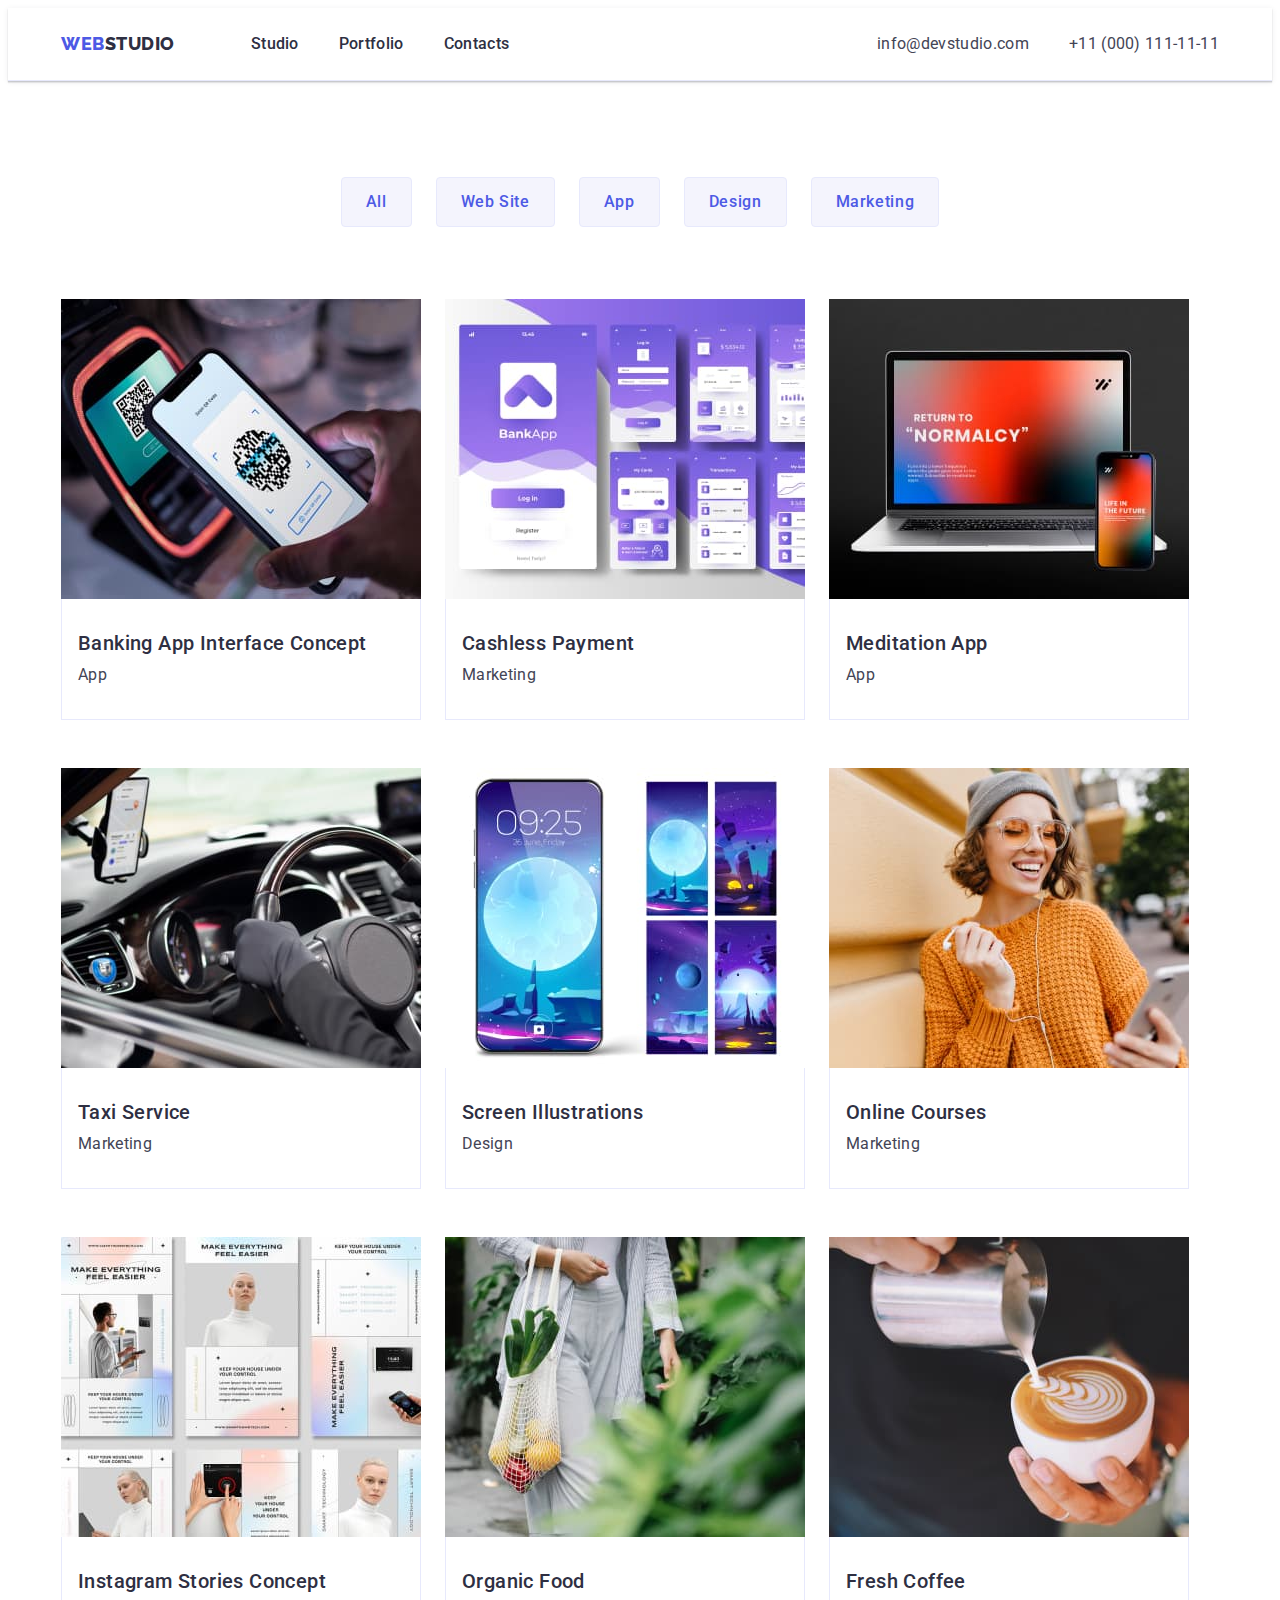
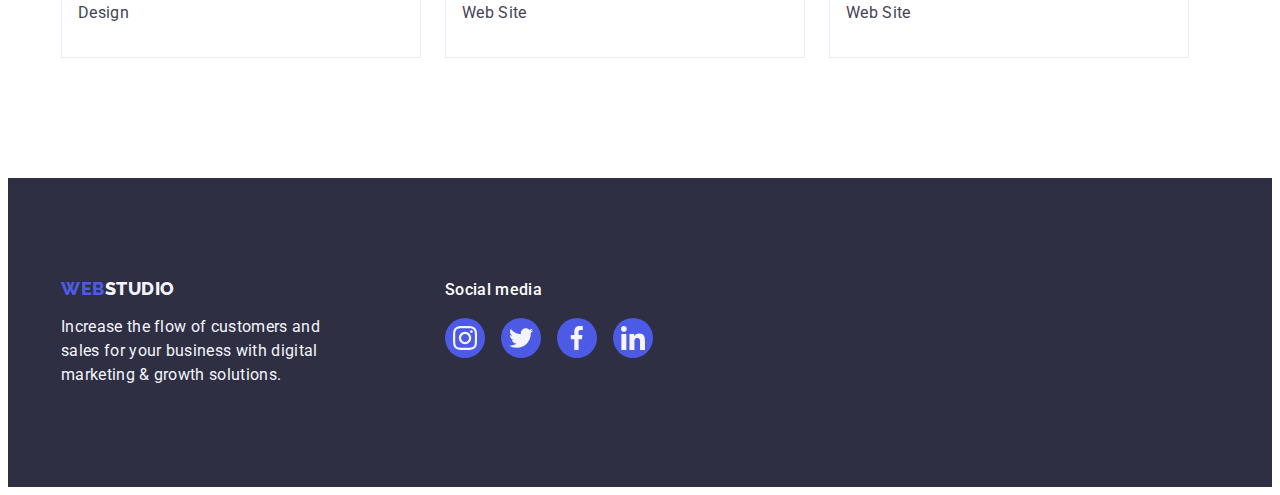
==== commit 526701a0: "hw4" ====
--- a/portfolio.html
+++ b/portfolio.html
@@ -83,7 +83,7 @@
               </a>
             </li>
             <li class="list list-shadow">
-              <a class="link" href=""
+              <a class="link portfolio-section-link" href=""
                 ><img src="./images/section-1-image-2.jpg" alt="image" />
                 <div class="link-list-container">
                   <h2 class="tittle-link">Cashless Payment</h2>
@@ -92,7 +92,7 @@
               >
             </li>
             <li class="list list-shadow">
-              <a class="link" href=""
+              <a class="link portfolio-section-link" href=""
                 ><img src="./images/section-1-image-3.jpg" alt="image" />
                 <div class="link-list-container">
                   <h2 class="tittle-link">Meditation App</h2>
@@ -101,7 +101,7 @@
               </a>
             </li>
             <li class="list list-shadow">
-              <a class="link" href=""
+              <a class="link portfolio-section-link" href=""
                 ><img src="./images/section-2-image-1.jpg" alt="image" />
                 <div class="link-list-container">
                   <h2 class="tittle-link">Taxi Service</h2>
@@ -110,7 +110,7 @@
               >
             </li>
             <li class="list list-shadow">
-              <a class="link" href=""
+              <a class="link portfolio-section-link" href=""
                 ><img src="./images/section-2-image-2.jpg" alt="image" />
                 <div class="link-list-container">
                   <h2 class="tittle-link">Screen Illustrations</h2>
@@ -119,7 +119,7 @@
               >
             </li>
             <li class="list list-shadow">
-              <a class="link" href=""
+              <a class="link portfolio-section-link" href=""
                 ><img src="./images/section-2-image-3.jpg" alt="image" />
                 <div class="link-list-container">
                   <h2 class="tittle-link">Online Courses</h2>
@@ -128,7 +128,7 @@
               >
             </li>
             <li class="list list-shadow">
-              <a class="link" href=""
+              <a class="link portfolio-section-link" href=""
                 ><img src="./images/section-3-image-1.jpg" alt="image" />
                 <div class="link-list-container">
                   <h2 class="tittle-link">Instagram Stories Concept</h2>
@@ -137,7 +137,7 @@
               >
             </li>
             <li class="list list-shadow">
-              <a class="link" href=""
+              <a class="link portfolio-section-link" href=""
                 ><img src="./images/section-3-image-2.jpg" alt="image" />
                 <div class="link-list-container">
                   <h2 class="tittle-link">Organic Food</h2>
@@ -146,7 +146,7 @@
               >
             </li>
             <li class="list list-shadow">
-              <a class="link" href=""
+              <a class="link portfolio-section-link" href=""
                 ><img src="./images/section-3-image-3.jpg" alt="image" />
                 <div class="link-list-container">
                   <h2 class="tittle-link">Fresh Coffee</h2>
@@ -159,46 +159,47 @@
       </section>
     </main>
     <footer class="page-footer">
-      <div class="container">
-        <div class="footer-container"><a class="logo-footer link" href="./index.html"
+      <div class="container footer-container">
+        <div class="logo-text-footer"><a class="logo-footer link" href="./index.html"
           >Web<span class="second-part-logo-footer">Studio</span></a
         >
-        <p class="social-media-text-footer">Social media</p>
-      </div>
-        <div class="footer-social-media"><p class="text-footer">
+        <p class="text-footer">
           Increase the flow of customers and sales for your business with
           digital marketing & growth solutions.
-        </p>
-        <ul class="social-list-footer list">
-          <li class="social-list-item">
-            <a href="" class="social-list-link">
-              <svg class="social-list-icon" width="24" height="24">
-                <use href="./images/icon.svg#icon-instagram"></use>
-              </svg>
-            </a>
-          </li>
-          <li class="social-list-item">
-            <a href="" class="social-list-link">
-              <svg class="social-list-icon" width="24" height="24">
-                <use href="./images/icon.svg#icon-twitter"></use>
-              </svg>
-            </a>
-          </li>
-          <li class="social-list-item">
-            <a href="" class="social-list-link">
-              <svg class="social-list-icon" width="24" height="24">
-                <use href="./images/icon.svg#icon-facebook"></use>
-              </svg>
-            </a>
-          </li>
-          <li class="social-list-item">
-            <a href="" class="social-list-link">
-              <svg class="social-list-icon" width="24" height="24">
-                <use href="./images/icon.svg#icon-linkedin"></use>
-              </svg>
-            </a>
-          </li>
-        </ul></div>
+        </p></div>
+        <div class="social-media-footer">
+          <p class="social-media-text-footer">Social media</p>
+          <ul class="social-list-footer list">
+            <li class="social-list-item">
+              <a href="" class="social-list-link social-list-link-footer">
+                <svg class="social-list-icon" width="24" height="24">
+                  <use href="./images/icons.svg#icon-instagram"></use>
+                </svg>
+              </a>
+            </li>
+            <li class="social-list-item">
+              <a href="" class="social-list-link social-list-link-footer">
+                <svg class="social-list-icon" width="24" height="24">
+                  <use href="./images/icons.svg#icon-twitter"></use>
+                </svg>
+              </a>
+            </li>
+            <li class="social-list-item">
+              <a href="" class="social-list-link social-list-link-footer">
+                <svg class="social-list-icon" width="24" height="24">
+                  <use href="./images/icons.svg#icon-facebook"></use>
+                </svg>
+              </a>
+            </li>
+            <li class="social-list-item">
+              <a href="" class="social-list-link social-list-link-footer">
+                <svg class="social-list-icon" width="24" height="24">
+                  <use href="./images/icons.svg#icon-linkedin"></use>
+                </svg>
+              </a>
+            </li>
+          </ul>
+        </div>
       </div>
     </footer>
   </body>
--- a/css/styles.css
+++ b/css/styles.css
@@ -8,6 +8,7 @@
   --logo-main-button-color: #4d5ae5;
   --body-color: #434455;
   --main-button-border-color: #e7e9fc;
+  --fifth-section-link-color: #8e8f99;
 }
 button {
   cursor: pointer;
@@ -346,8 +347,7 @@
 }
 
 .employees-list-text-content {
-  padding-top: 32px;
-  padding-bottom: 32px;
+  padding: 32px 0;
   padding-left: 16px;
   padding-right: 16px;
 }
@@ -436,6 +436,7 @@
 font-weight: 700;
 font-size: 36px;
 line-height: 40px;
+line-height: 1.1;
 text-align: center;
 letter-spacing: 0.02em;
 text-transform: capitalize;
@@ -449,6 +450,29 @@
   justify-content:center;
   align-items: center;
   gap: 24px;
+}
+.fifth-section-link{
+  display: flex;
+  align-items: center;
+  justify-content: center;
+  width: 168px;
+  height: 88px;
+  border: 1px solid #8E8F99;
+border-radius: 4px;
+color:var( --fifth-section-link-color);
+}
+.fifth-section-link:hover{
+  color: var(--secondary-color);
+  border-color: var(--secondary-color);
+  
+}
+.fifth-section-link:focus{
+  color: var(--secondary-color);
+  border-color: var(--secondary-color);
+  
+}
+.fifth-section-icon{
+  fill: currentColor;
 }
 .page-footer {
   background-color: #2e2f42;
@@ -466,29 +490,28 @@
 
   color: var(--text-second-part-logo-footer-color);
 }
+
+.footer-container{
+  display: flex;
+  align-items: baseline;
+}
+.logo-text-footer{
+  margin-right: 120px;
+}
 .social-media-text-footer{
-  font-family: 'Roboto';
-font-style: normal;
+  font-family: var(--main-font-family);
 font-weight: 500;
 font-size: 16px;
 line-height: 24px;
 letter-spacing: 0.02em;
-margin-left: 269px;
-color: var(--btn-hover-focus-title-color);
-}
-
-.footer-container{
-  display: flex;
-}
-.footer-social-media{
-display: flex;
-}
-
+margin-bottom: 16px;
+
+color:var(--btn-hover-focus-title-color);
+}
 .social-list-footer{
-  display:flex;
-  margin-top: 16px;
-  gap: 24px;
-  margin-left: 120px;
+  display: flex;
+  gap: 16px;
+
 }
 .our-principles-container{
   display: flex;
@@ -500,15 +523,7 @@
 border-radius: 4px;
 margin-bottom: 8px;
 }
-.fifth-section-div{
-  display: flex;
-  align-items: center;
-  justify-content: center;
-  width: 168px;
-  height: 88px;
-  border: 1px solid #8E8F99;
-border-radius: 4px;
-}
+
 .portfolio-section-link{
   display: block; 
 }
@@ -518,3 +533,9 @@
 .portfolio-section-link:focus{
   box-shadow: 0px 1px 6px rgba(46, 47, 66, 0.08), 0px 1px 1px rgba(46, 47, 66, 0.16), 0px 2px 1px rgba(46, 47, 66, 0.08);
 }
+.social-list-link-footer:hover{
+  background-color: #31d0aa;
+}
+.social-list-link-footer:focus{
+  background-color: #31d0aa;
+}